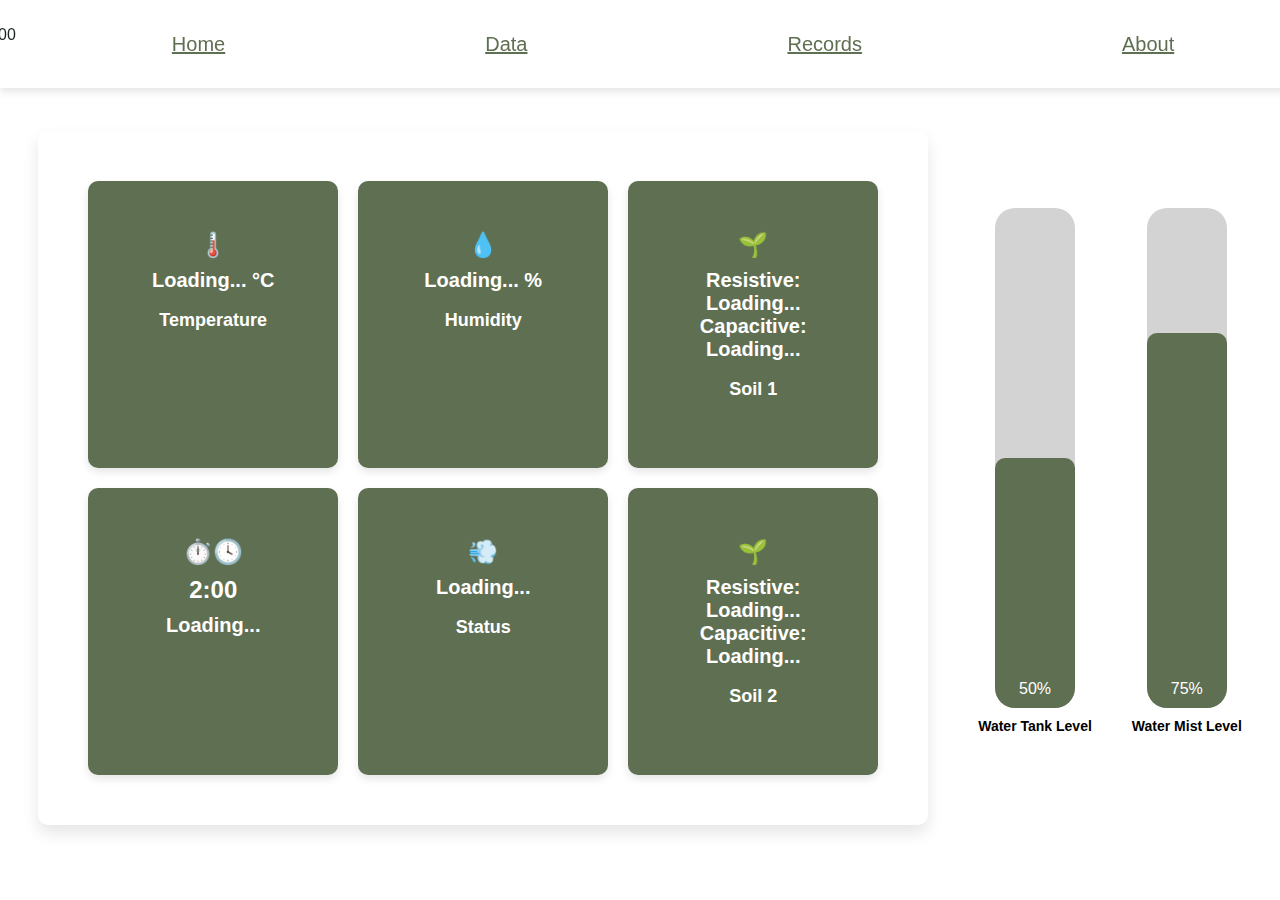
==== index.html @ e8ae8908 "Initial commit" ====
<!DOCTYPE html>
<html lang="en">
<head>
    <meta charset="UTF-8">
    <meta name="viewport" content="width=device-width, initial-scale=1.0">
    <link href="style/data.css" rel="stylesheet"/>
    <title>DATA - COGNATE</title>
</head>
<body>

    <style>
        body {
        
          background-size: cover;
          background-repeat: no-repeat;
        }
        </style>


   
<section>
    <div class="navbar">
        <span class="logo">10:00 AM</span>
        <a href="home.html" class="homebutton">Home</a>
        <a href="index.html" class="databutton">Data</a>
        <a href="records.html" class="recordbutton">Records</a>
        <a href="about.html" class="aboutbutton">About</a>
       
      </div>

    </section>

<div class="datacontainers">
    <div class="container">
        
        <div class="upleftcontainer">
            <span class="icon temperature-icon"></span>
            <div class="temperaturedata">
               <span id="temperature-cognate">Loading...</span> °C
            </div>
            <p>Temperature</p>
        </div>

        <div class="uprightcontainer">
            <span class="icon humidity-icon"></span>
            <div class="humiditydata">
                <span id="humidity-cognate">Loading...</span> %
             </div>
            <p>Humidity</p>
        </div>

        <div class=" lowrightcontainer2">
            <span class="icon soil_1-icon"></span>
            <div class="soil_1data">
                Resistive: <span id="soil_1status">Loading...</span>
                Capacitive: <span id="cap1_1status">Loading...</span>
             </div>
            <p>Soil 1</p>
        </div>

        <div class="lowleftcontainer">
            <span class="icon clock-icon">&#x1F553;</span>
            <h2 id="countdown">2:00</h2>
            <div class="light-data">
                <span id="light-status">Loading...</span>
             </div>
        </div>

    

        <div class=" lowrightcontainer">
            <span class="icon fan-icon"></span>
            <div class="fandata">
                <span id="fan-status">Loading...</span>
             </div>
            <p>Status</p>
        </div>

        <div class=" lowrightcontainer2">
            <span class="icon soil_2-icon"></span>
            <div class="soil_2data">
                Resistive: <span id="soil_2status">Loading...</span>
                Capacitive: <span id="cap2_1status">Loading...</span>
             </div>
            <p>Soil 2</p>
        </div>
    </div>
    

    <div class="container2">
        

        <div class="graph-container">
            <div class="graph-wrapper">
              <div class="graph">
                <div id="graph1" class="graph-fill" style="height: 50%;">
                  <span class="percentage" id="percent1">50%</span>
                </div>
              </div>
              <p class="graph-label" id="label1">Water Tank Level</p>
            </div>
            <div class="graph-wrapper">
              <div class="graph">
                <div id="graph2" class="graph-fill" style="height: 75%;">
                  <span class="percentage" id="percent2">75%</span>
                </div>
              </div>
              <p class="graph-label" id="label2">Water Mist Level</p>
            </div>
          </div>
          </div>
    </div>
</div>


<script src="script.js"></script>
    <script>
        function fetchfanData() {
            fetch('http://192.168.0.112:5000/fan')
                .then(response => response.json())
                .then(data => {
                    const buzzerElement = document.getElementById('fan-status');
                        buzzerElement.textContent = data.fanstatus
                })
                .catch(error => {
                    console.error('Error fetching data:', error);
                });
        }
    // Update the buzzer status every 2 seconds
        setInterval(fetchfanData, 1000);

    // Initial call to set the status when the page loads
    fetchfanData();
    </script>

<script>
    function fetchlightData() {
        fetch('http://192.168.0.112:5000/lights')
            .then(response => response.json())
            .then(data => {
                const buzzerElement = document.getElementById('light-status');
                    buzzerElement.textContent = data.lightstatus
            })
            .catch(error => {
                console.error('Error fetching data:', error);
            });
    }
// Update the buzzer status every 2 seconds
    setInterval(fetchlightData, 1000);

// Initial call to set the status when the page loads
fetchlightData();
</script>

<script>
    function fetchumData() {
        fetch('http://192.168.0.112:5000/humidity')
            .then(response => response.json())
            .then(data => {
                const buzzerElement = document.getElementById('humidity-cognate');
                    buzzerElement.textContent = data.humdata
            })
            .catch(error => {
                console.error('Error fetching data:', error);
            });
    }
// Update the buzzer status every 2 seconds
    setInterval(fetchumData, 1000);

// Initial call to set the status when the page loads
fetchumData();
</script>

<script>
    function fetchtemData() {
        fetch('http://192.168.0.112:5000/temperature')
            .then(response => response.json())
            .then(data => {
                const buzzerElement = document.getElementById('temperature-cognate');
                    buzzerElement.textContent = data.temdata
            })
            .catch(error => {
                console.error('Error fetching data:', error);
            });
    }
// Update the buzzer status every 2 seconds
    setInterval(fetchtemData, 1000);

// Initial call to set the status when the page loads
fetchtemData();
</script>

<script>
    function fetchsoil1Data() {
        fetch('http://192.168.0.112:5000/soil')
            .then(response => response.json())
            .then(data => {
                const res1 = document.getElementById('soil_1status');
                const res2 = document.getElementById('soil_2status');
                const cap1 = document.getElementById('cap1_1status');
                const cap2 = document.getElementById('cap2_1status');
                    res1.textContent = data.res1
                    res2.textContent = data.res2
                    cap1.textContent = data.cap1
                    cap2.textContent = data.cap2
            })
            .catch(error => {
                console.error('Error fetching data:', error);
            });
    }
// Update the buzzer status every 2 seconds
    setInterval(fetchsoil1Data, 1000);

// Initial call to set the status when the page loads
fetchsoil1Data();
</script>

<script>
    // Function to update the countdown timer
    function updateCountdown() {
        fetch('http://192.168.0.112:5000/remaining_time')
            .then(response => response.json())
            .then(data => {
                const remainingTime = data.time;
                const minutes = Math.floor(remainingTime / 60);
                const seconds = remainingTime % 60;
                const formattedTime = `${minutes}:${seconds < 10 ? '0' : ''}${seconds}`;
                document.getElementById('countdown').textContent = formattedTime;
            });
    }

    // Update the countdown every second
    setInterval(updateCountdown, 1000);
</script>


<script>
// Function to update the water level
async function updateWaterLevel() {
  try {
    // Fetch the current water level from Flask API
    const response = await fetch('http://192.168.0.112:5000/distance');
    const data = await response.json();

    console.log('Fetched data from Flask:', data); // Debug log
    const percentage = data.percentage; // Extract the percentage value

    console.log('Updating UI with percentage:', percentage); // Debug log
    
    // Get the elements for fill bar and percentage text
    const fill = document.getElementById('graph1');
    const percentageText = document.getElementById('percent1');

    // Update the height of the fill bar based on the percentage
    fill.style.height = `${percentage}%`; 

    // Display the percentage text
    percentageText.textContent = `${percentage}%`; 
  } catch (error) {
    console.error('Error fetching water level:', error); // Error handling
  }
}

// Call the updateWaterLevel function every 2 seconds (2000 ms)
setInterval(updateWaterLevel, 1000);
  </script>

<script>
    // Function to update the water level
    async function updateWaterLevel2() {
        try {
            // Fetch the current water level from Flask API
            const response = await fetch('http://192.168.0.112:5000/distance2');
            const data = await response.json();
    
            console.log('Fetched data from Flask:', data); // Debug log
    
            // Extract the percentage value from API response
            const percentage2 = data.percentage; // Use the correct key from the Flask response
    
            console.log('Updating UI with percentage:', percentage2); // Debug log
            
            // Get the elements for fill bar and percentage text
            const fill = document.getElementById('graph2');
            const percentageText = document.getElementById('percent2');
    
            // Update the height of the fill bar based on the percentage
            fill.style.height = `${percentage2}%`; 
    
            // Display the percentage text
            percentageText.textContent = `${percentage2}%`; 
        } catch (error) {
            console.error('Error fetching water level:', error); // Error handling
        }
    }
    
    // Call the updateWaterLevel function every 1 second (1000 ms)
    setInterval(updateWaterLevel2, 1000);
</script>
</body>
</html>
---- style/data.css ----
body {
    font-family: Arial, sans-serif;
    background-color: #ffffff00;
    display: flex;
    background-image: url('bg.png');
    background-size: cover;
    background-repeat: no-repeat;
    align-items: center;
    height: 90vh;
  

justify-content: center;
   
}

/*class oyster image in index*/
.oyster-index{
margin-right: 80px;
  margin-left: 220px;
}

.oyster-index .mushroom-image{
margin-left: 50px; 
 }
.mushroom-image /*oyster image*/
{
  width: 700px;
  height: auto;
  display: block;

  margin-right: 0px;
  filter: grayscale(50%);
}

/*oyster mushroom text in index*/
#oyster {
  font-family: fantasy, Helvetica, sans-serif ;
  font-size:50px;
  color:#f4f1de;
  text-shadow: 4px 4px 7px rgba(255, 255, 255, 0.5);
}
/*navigation bar*/
.navbar {
  display: flex;
  align-items: center;
  padding: 12px;
  padding-top: 20px;
  padding-bottom:20px;
  justify-content:center;
  position: fixed;
  width: 100%;
  top: 0;
  left: 0;
  right: 0;
  z-index: 1000;
  box-shadow: 0 4px 8px rgba(0, 0, 0, 0.1);
  font-size: 16px;
}

.logo {
  color: #1a2421;
  padding-right: 100px;
  padding: 6px;
  margin-right:50px;

}

.homebutton {
  background-color: white;
  color: #5f6f52;
  align-items:start;
  border: none;
  padding: 10px 100px;
  margin-left: 60x;
  margin-right: 60px;
  cursor: pointer;
  border-radius: 10px;
  font-size: 20px;
}


.homebutton:hover {
  background-color:#5f6f52;
  color: white;
  align-items:start;
  border: none;
  padding: 10px 100px;
  margin-left: 60x;
  margin-right: 60px;
  cursor: pointer;
  border-radius: 10px;
  transition: background-color 0.3s ease;
}

.databutton {
  background-color: white;
  color: #5f6f52;
  align-items: center;
  border: none;
  padding: 10px 100px;
  margin-left: 60x;
  margin-right: 60px;
  cursor: pointer;
  border-radius: 10px;
  font-size: 20px;
}

.databutton:hover {
  background-color: #5f6f52;
  color: white;
  align-items:start;
  border: none;
  padding: 10px 100px;
  margin-left: 60x;
  margin-right: 60px;
  cursor: pointer;
  border-radius: 10px;
  transition: background-color 0.3s ease;
}

.recordbutton {
  background-color: white;
  color: #5f6f52;
  align-items: center;
  border: none;
  padding: 10px 100px;
  margin-left: 60x;
  margin-right: 60px;
  cursor: pointer;
  border-radius: 10px;
  font-size: 20px;
}

.recordbutton:hover {
  background-color: #5f6f52;
  color: white;
  align-items:start;
  border: none;
  padding: 10px 100px;
  margin-left: 60x;
  margin-right: 60px;
  cursor: pointer;
  border-radius: 10px;
  transition: background-color 0.3s ease;
}

.aboutbutton {
  background-color: white;
  color: #5f6f52;
  align-items: center;
  border: none;
  padding: 10px 100px;
  margin-left: 60;
  margin-right: 60px;
  cursor: pointer;
  border-radius: 10px;
  font-size: 20px;
}

.aboutbutton:hover {
  background-color: #5f6f52;
  color: white;
  align-items:start;
  border: none;
  padding: 10px 100px;
  margin-left: 60x;
  margin-right: 60px;
  cursor: pointer;
  border-radius: 10px;
  transition: background-color 0.3s ease;
}



.homebutton.active,.data.active,.recordbutton.active,.aboutbutton.active  {
  background-color: #666;
}

.homebutton.active,.data.active,.recordbutton.active,.aboutbutton.active {
  background-color: rgb(95, 111, 82);;
}

.hamburger-menu {
  cursor: pointer;
  width: 30px;
  height: 25px;
  display: flex;
  flex-direction: column;
  justify-content: space-between;
}

.hamburger-menu .line {
  width: 100%;
  height: 4px;
  background-color: #333;
}


/*
.menu-icon {
  color: #1a2421;
  font-size: 24px;
  cursor: pointer;
}

/*=========================== END OF NAVIGATION BAR ================================================*/

/* DATA CONTAINER */
.container {
  justify-content: center;
    display: grid;
    grid-template-columns: repeat(3, 1fr);
    gap: 20px;
    background-color: #fff;
    padding: 50px;
    border-radius: 10px;
    box-shadow: 0 8px 16px rgba(0, 0, 0, 0.1);
    margin-top: 30px;
}

.uprightcontainer, .upleftcontainer, .lowrightcontainer, .lowleftcontainer {
    background-color: #5f6f52;
    border-radius: 10px;
    padding: 50px;
    text-align: center;
    box-shadow: 0 4px 8px rgba(0, 0, 0, 0.1);
    width: 150px;
}

.icon {
    font-size: 24px;
    margin-bottom: 10px;
}

.temperature-icon::before { content: "🌡️"; }
.humidity-icon::before { content: "💧"; }
.fan-icon::before { content: "💨"; }
.clock-icon:before {content: "⏱️";}

h2 {
    margin: 10px 0;
    font-size: 24px;
    color: #ffffff;
}

p {
    color: #ffffff;
    font-size: 18px;
}



/*    HOME    */




.uprightcontainer2, .upleftcontainer2, .lowrightcontainer2, .lowleftcontainer2 {
  background-color: #5f6f52;
  border-radius: 10px;
  padding: 50px;
  text-align: center;
  box-shadow: 0 4px 8px rgba(0, 0, 0, 0.1);
  width: 150px;
}

.icon {
  font-size: 24px;
  margin-bottom: 10px;
}

.waterlevel_tank-icon::before { content: "💧🎚️"; }
.waterlevel_mist-icon::before { content: "💧🎚️"; }
.soil_1-icon::before { content: "🌱"; }
.soil_2-icon:before {content: "🌱";}



p {
  color: #ffffff;
  font-size: 18px;
  font-weight: bold;
}

.datacontainers{
  display: flex;
  justify-content: center;
  align-items: center;
  gap: 50px;
  margin-top: 100px;
}

.graph-container {
  display: flex;
  gap: 40px;
  margin-top: 30px;
}

.graph {
  width: 80px;
  height: 500px;
  background-color: #d3d3d3;
  border-radius: 20px;
  position: relative;
  overflow: hidden;
}

.graph-fill {
  position: absolute;
  bottom: 0;
  width: 100%;
  background-color: #5f6f52;
  border-radius: 10px 10px 0 0;
  display: flex;
  justify-content: center; /* Horizontal centering */
  align-items: flex-end;
}

.percentage {
  color: white;
  position:absolute;
  bottom: 10px; /* Adjust the position for better visibility */

}

.graph-wrapper {
  display: flex;
  flex-direction: column;
  align-items: center;
}

.graph-label {
  margin-top: 10px;
  font-size: 14px;
  color: #000000;
  font-weight: bolder;
}

.temperaturedata, .humiditydata, .soil_1data,.light-data,.fandata,.soil_2data{
  color:#ffffff;
  font-weight: bold;
  margin-top: 10px;
  font-size: 20px;
}

/* General mobile styling */
@media (max-width: 768px) {
  body {
    flex-direction: column;
    height: auto; /* Allow the height to adjust dynamically */
    padding: 10px;
  }

  .navbar {
    position: fixed;
    top: 0;
    left: 0;
    right: 0;
    z-index: 1000;
    background-color: #ffffff; /* Ensure navbar is visually separate */
  }

  .homebutton, .databutton, .recordbutton, .aboutbutton {
    width: 100%; /* Make buttons span full width */
    padding: 8px;
    font-size: 16px;
    margin: 5px 0; /* Add space between buttons */
  }

  .oyster-index {
    margin-left: 20px; /* Reduce side margins */
    margin-right: 20px;
  }

  .mushroom-image {
    width: 100%; /* Scale image to fit screen */
    height: auto; /* Maintain aspect ratio */
  }

  #oyster {
    font-size: 36px; /* Adjust font size for smaller screens */
    text-align: center;
  }

  .container {
    grid-template-columns: repeat(2, 1fr); /* Stack containers in one column */
    gap: 15px; /* Reduce spacing between items */
    padding: 20px; /* Reduce padding */
  }

  .uprightcontainer, .upleftcontainer, .lowrightcontainer, .lowleftcontainer {
    width: auto; /* Let width adjust to screen */
    padding: 20px;
    justify-content: center;
   
    align-content: center;
  }

  .datacontainers {
    flex-direction: column; /* Stack data containers vertically */
    gap: 20px; /* Reduce gap */
    margin-top: 50px;
  }

  .graph {
    width: 60px; /* Reduce graph width */
    height: 300px; /* Reduce graph height */
  }

  .percentage {
    font-size: 14px; /* Smaller font for percentages */
  }

  .graph-label {
    font-size: 12px; /* Smaller graph label */
  }
}

/* Additional adjustments for very small phones */
@media (max-width: 480px) {
  .navbar {
    font-size: 12px; /* Further reduce font size */
    padding: 5px;
  }

  .homebutton, .databutton, .recordbutton, .aboutbutton {
    padding: 6px;
    font-size: 14px;
  }

  #oyster {
    font-size: 24px; /* Adjust title size */
  }

  .graph {
    width: 40px;
    height: 200px;
  }

  .graph-label {
    font-size: 10px;
  }

  .uprightcontainer, .upleftcontainer, .lowrightcontainer, .lowleftcontainer {
    padding: 10px;
  }
}
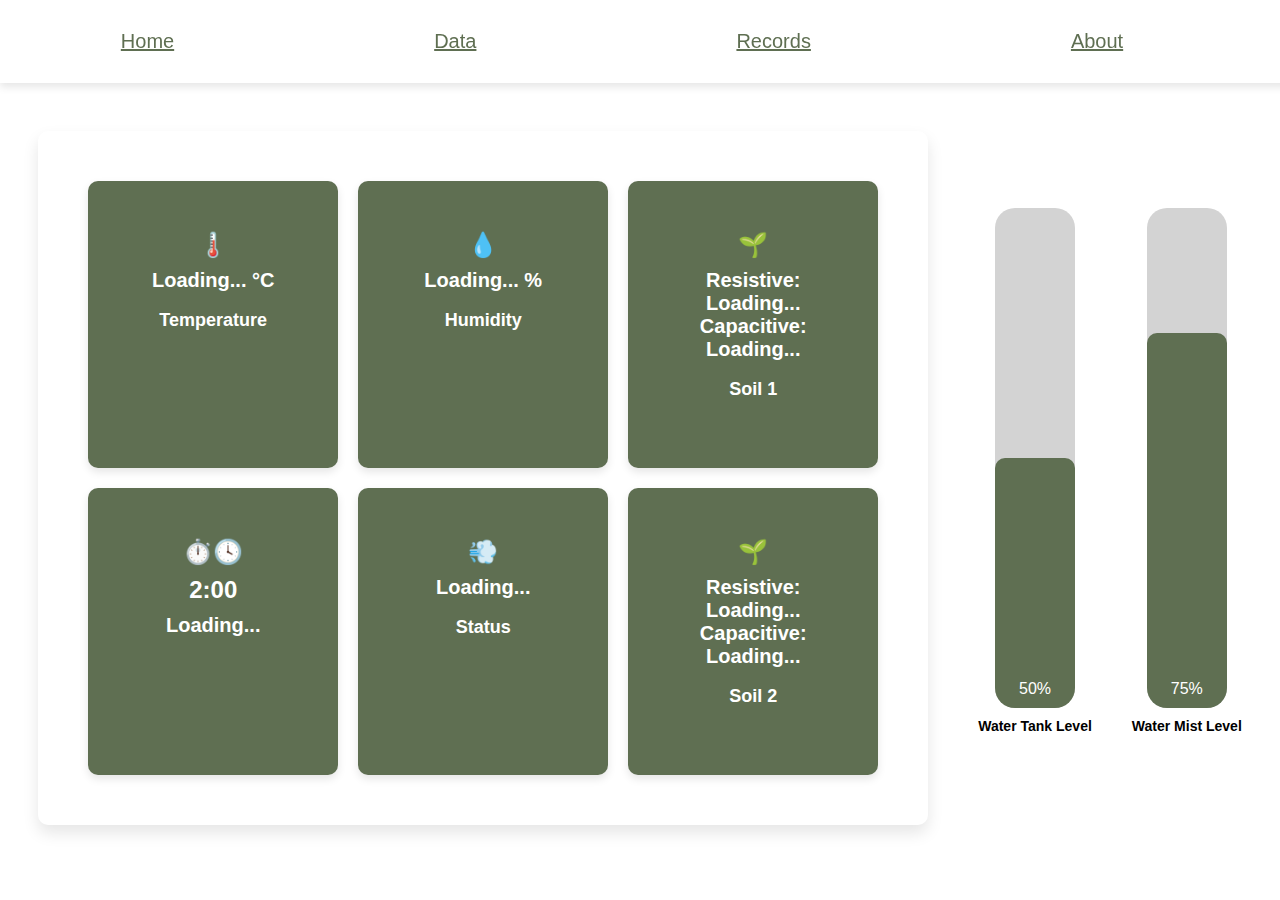
==== commit f0822366: "Remove time" ====
--- a/index.html
+++ b/index.html
@@ -20,12 +20,16 @@
    
 <section>
     <div class="navbar">
-        <span class="logo">10:00 AM</span>
+       
+        <button class="hamburger" onclick="toggleSidebar()">&#9776;</button>
+        <div class="overlay"></div>
+          <nav class="nav-links"></nav>
+         
         <a href="home.html" class="homebutton">Home</a>
         <a href="index.html" class="databutton">Data</a>
         <a href="records.html" class="recordbutton">Records</a>
         <a href="about.html" class="aboutbutton">About</a>
-       
+    </nav>
       </div>
 
     </section>
@@ -297,5 +301,28 @@
     // Call the updateWaterLevel function every 1 second (1000 ms)
     setInterval(updateWaterLevel2, 1000);
 </script>
+
+
+<script>
+
+        function toggleSidebar() {
+            const navbar = document.querySelector('.nav-links');
+            const overlay = document.querySelector('.overlay');
+
+            navbar.classList.toggle('active');
+            overlay.classList.toggle('active');
+        }
+
+        function closeSidebar() {
+            const navbar = document.querySelector('.nav-links');
+            const overlay = document.querySelector('.overlay');
+
+            if (navbar.classList.contains('active')) {
+                navbar.classList.remove('active');
+                overlay.classList.remove('active');
+            }
+        }
+        document.querySelector('.overlay').addEventListener('click', closeSidebar);
+  </script>
 </body>
 </html>--- a/style/data.css
+++ b/style/data.css
@@ -57,6 +57,29 @@
   z-index: 1000;
   box-shadow: 0 4px 8px rgba(0, 0, 0, 0.1);
   font-size: 16px;
+  background-color: #ffffff;
+}
+
+.nav-links {
+  display: none; /* Hidden by default */
+  flex-direction: column;
+  position: absolute;
+  top: 60px; /* Adjust based on your layout */
+  right: 0;
+  background-color: white;
+  padding: 20px;
+  box-shadow: 0 4px 6px rgba(0, 0, 0, 0.1);
+  z-index: 1000;
+}
+
+.nav-links.active {
+  display: flex; /* Show menu when active class is added */
+}
+
+.hamburger {
+  display: none; /* Hidden on larger screens */
+  cursor: pointer;
+  font-size: 24px;
 }
 
 .logo {
@@ -182,20 +205,7 @@
   background-color: rgb(95, 111, 82);;
 }
 
-.hamburger-menu {
-  cursor: pointer;
-  width: 30px;
-  height: 25px;
-  display: flex;
-  flex-direction: column;
-  justify-content: space-between;
-}
-
-.hamburger-menu .line {
-  width: 100%;
-  height: 4px;
-  background-color: #333;
-}
+
 
 
 /*
@@ -346,7 +356,9 @@
 }
 
 /* General mobile styling */
-@media (max-width: 768px) {
+
+
+@media (max-width:1024) {
   body {
     flex-direction: column;
     height: auto; /* Allow the height to adjust dynamically */
@@ -416,34 +428,198 @@
   .graph-label {
     font-size: 12px; /* Smaller graph label */
   }
-}
+  
+}
+
+
+@media (max-width: 768px) {
+  body {
+    flex-direction: column;
+    height: auto; /* Allow the height to adjust dynamically */
+    padding: 2vw;
+    justify-content: center;
+    align-content: center;
+  }
+
+  .navbar {
+    position: fixed;
+    top: 0;
+    left: 0;
+    right: 0;
+    z-index: 1000;
+    background-color: #ffffff; /* Ensure navbar is visually separate */
+  }
+
+  .homebutton, .databutton, .recordbutton, .aboutbutton {
+    width: 100%; /* Full width buttons */
+    margin: 5px 0; /* Add space between buttons */
+    padding: 8px; /* Reduce padding */
+    font-size: 16px; /* Adjust font size */
+  }
+
+ 
+
+  .container {
+    grid-template-columns: repeat(1, 1fr); /* Stack containers in one column */
+    gap: 2vw; /* Reduce spacing between items */
+    padding: 3vw; /* Reduce padding */
+    justify-content: center;
+    margin-top: 20vw;
+  }
+
+  .uprightcontainer, .upleftcontainer, .lowrightcontainer, .lowleftcontainer {
+    width: auto; /* Let width adjust to screen */
+    padding: 3vw;
+    justify-content: center;
+   
+    align-content: center;
+  }
+
+  .datacontainers {
+    flex-direction: column; /* Stack data containers vertically */
+    gap: 5vw; /* Reduce gap */
+    margin-top: 3vw;
+  }
+
+  .graph {
+    width: 20vw; /* Reduce graph width */
+    height: 80vw; /* Reduce graph height */
+  }
+
+  .percentage {
+    font-size: 3vw; /* Smaller font for percentages */
+  }
+
+  .graph-label {
+    font-size: 3vw; /* Smaller graph label */
+  }
+}
+
+
+@media (max-width: 576px){
+  body {
+    flex-direction: column;
+    height: auto; /* Allow the height to adjust dynamically */
+    padding: 2vw;
+    justify-content: center;
+    align-content: center;
+  }
+
+  .navbar {
+    position: fixed;
+    top: 0;
+    left: 0;
+    right: 0;
+    z-index: 1000;
+    background-color: #ffffff; /* Ensure navbar is visually separate */
+  }
+
+  .homebutton, .databutton, .recordbutton, .aboutbutton {
+    width: 100%; /* Full width buttons */
+    margin: 5px 0; /* Add space between buttons */
+    padding: 8px; /* Reduce padding */
+    font-size: 16px; /* Adjust font size */
+  }
+
+ 
+
+  .container {
+    grid-template-columns: repeat(1, 1fr); /* Stack containers in one column */
+    gap: 2vw; /* Reduce spacing between items */
+    padding: 3vw; /* Reduce padding */
+    justify-content: center;
+    margin-top: 20vw;
+  }
+
+  .uprightcontainer, .upleftcontainer, .lowrightcontainer, .lowleftcontainer {
+    width: auto; /* Let width adjust to screen */
+    padding: 3vw;
+    justify-content: center;
+   
+    align-content: center;
+  }
+
+  .datacontainers {
+    flex-direction: column; /* Stack data containers vertically */
+    gap: 5vw; /* Reduce gap */
+    margin-top: 3vw;
+  }
+
+  .graph {
+    width: 20vw; /* Reduce graph width */
+    height: 80vw; /* Reduce graph height */
+  }
+
+  .percentage {
+    font-size: 3vw; /* Smaller font for percentages */
+  }
+
+  .graph-label {
+    font-size: 3vw; /* Smaller graph label */
+  }
+}
+
+
 
 /* Additional adjustments for very small phones */
 @media (max-width: 480px) {
+  body {
+    flex-direction: column;
+    justify-content: flex-start;
+    padding: 10px;
+  }
+
   .navbar {
-    font-size: 12px; /* Further reduce font size */
-    padding: 5px;
+    position: fixed;
+    top: 0;
+    left: 0;
+    right: 0;
+    z-index: 1000;
+    background-color: #ffffff; /* Ensure navbar is visually separate */
   }
 
   .homebutton, .databutton, .recordbutton, .aboutbutton {
-    padding: 6px;
-    font-size: 14px;
-  }
-
-  #oyster {
-    font-size: 24px; /* Adjust title size */
+    width: 100%; /* Full width buttons */
+    margin: 5px 0; /* Add space between buttons */
+    padding: 8px; /* Reduce padding */
+    font-size: 16px; /* Adjust font size */
+  }
+
+ 
+
+  .container {
+    grid-template-columns: repeat(1, 1fr); /* Stack containers in one column */
+    gap: 2vw; /* Reduce spacing between items */
+    padding: 3vw; /* Reduce padding */
+    justify-content: center;
+    margin-top: 20vw;
+  }
+
+  .uprightcontainer, .upleftcontainer, .lowrightcontainer, .lowleftcontainer {
+    width: auto; /* Let width adjust to screen */
+    padding: 3vw;
+    justify-content: center;
+   
+    align-content: center;
+  }
+
+  .datacontainers {
+    flex-direction: column; /* Stack data containers vertically */
+    gap: 5vw; /* Reduce gap */
+    margin-top: 3vw;
   }
 
   .graph {
-    width: 40px;
-    height: 200px;
+    width: 20vw; /* Reduce graph width */
+    height: 80vw; /* Reduce graph height */
+  }
+
+  .percentage {
+    font-size: 3vw; /* Smaller font for percentages */
   }
 
   .graph-label {
-    font-size: 10px;
-  }
-
-  .uprightcontainer, .upleftcontainer, .lowrightcontainer, .lowleftcontainer {
-    padding: 10px;
-  }
-}
+    font-size: 3vw; /* Smaller graph label */
+  }
+}
+
